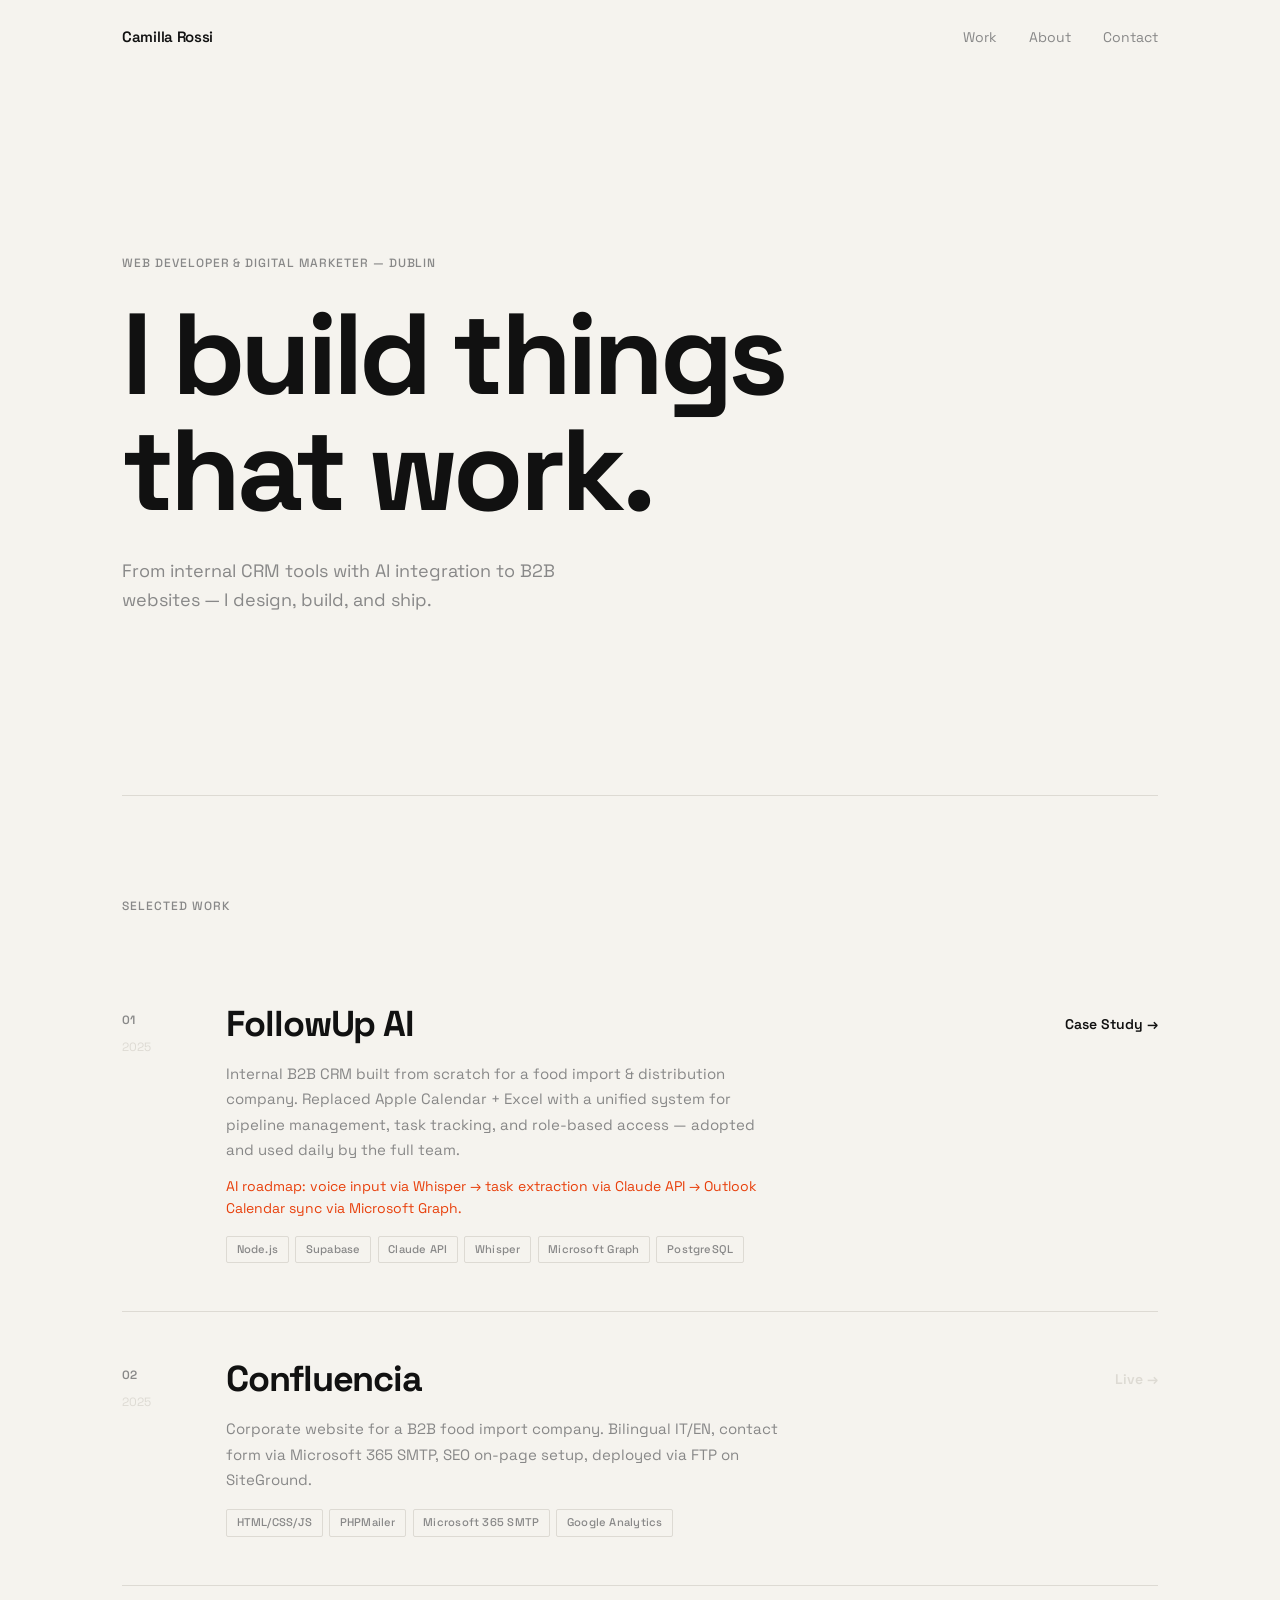
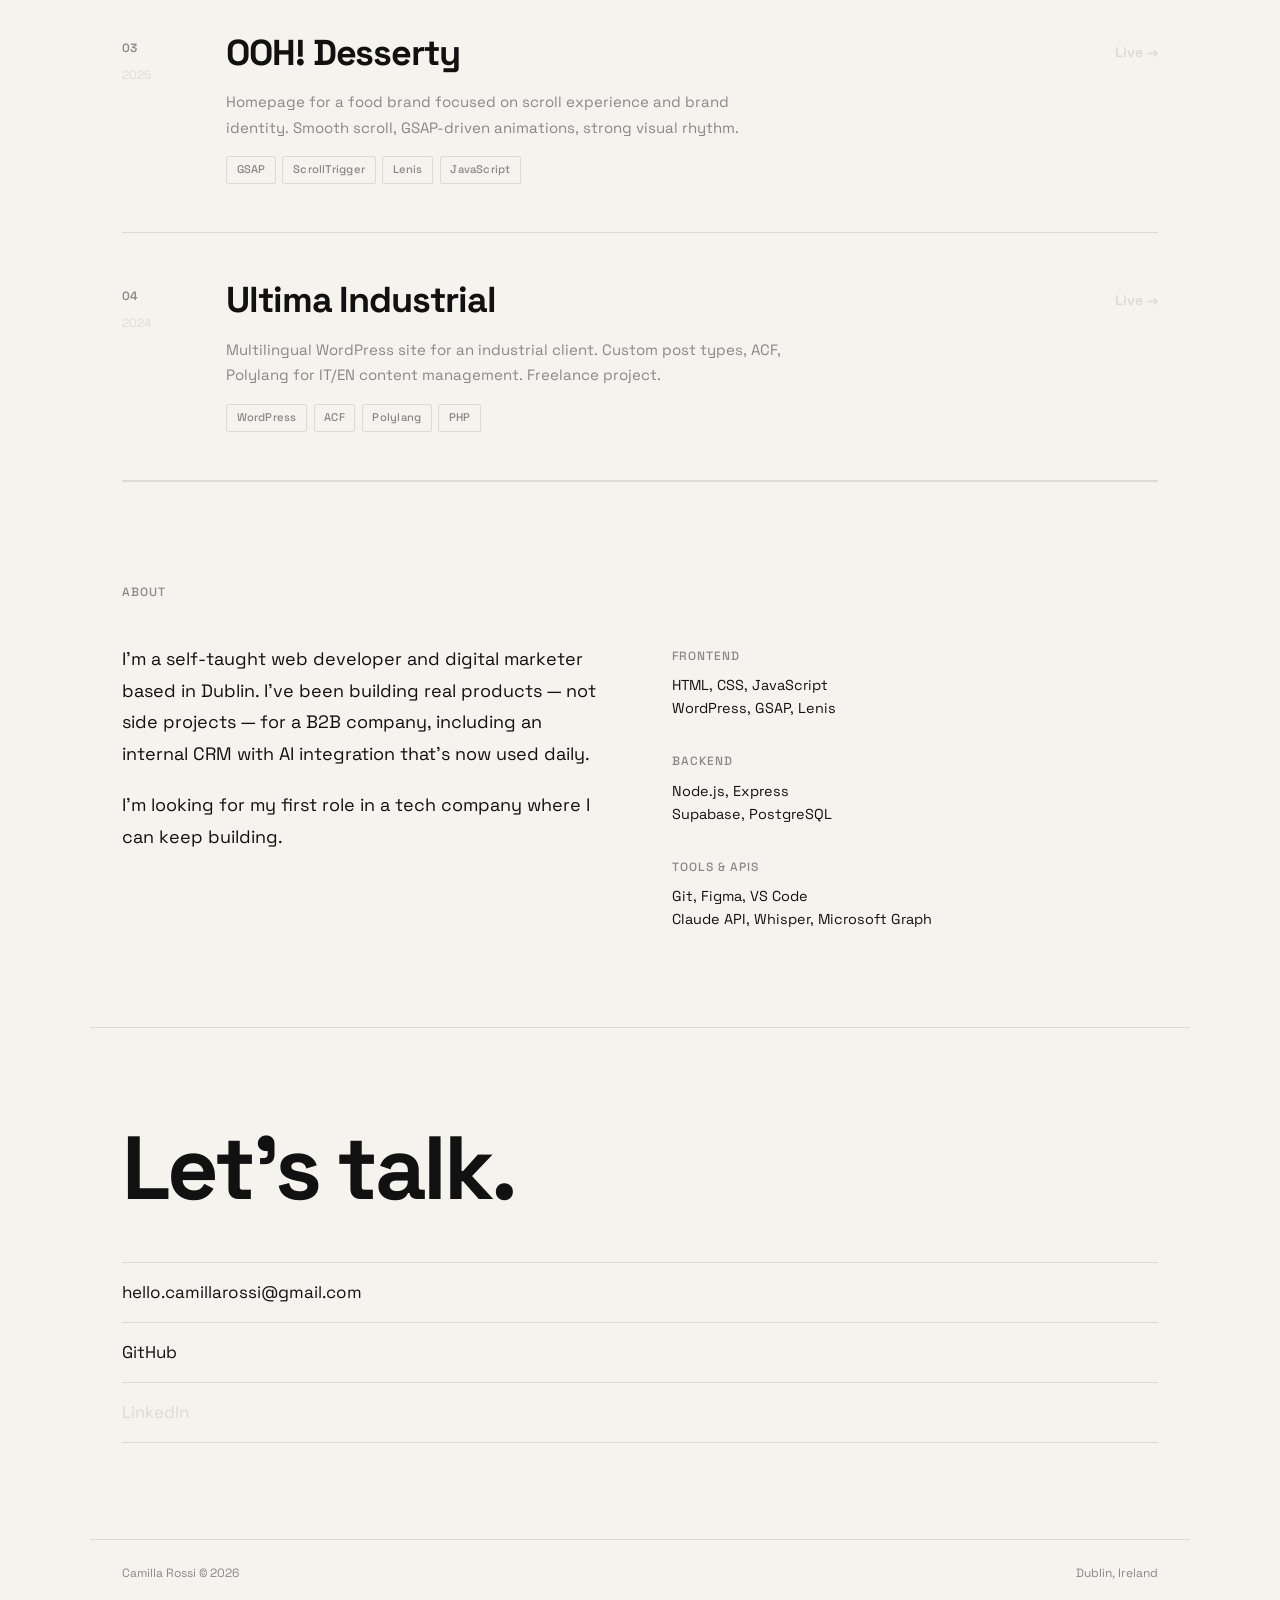
==== index.html @ 4e499506 "Initial portfolio" ====
<!DOCTYPE html>
<html lang="en">
<head>
    <meta charset="UTF-8">
    <meta name="viewport" content="width=device-width, initial-scale=1.0">
    <meta name="description" content="Camilla Rossi — Web Developer & Digital Marketer based in Dublin.">
    <title>Camilla Rossi</title>
    <link rel="preconnect" href="https://fonts.googleapis.com">
    <link rel="preconnect" href="https://fonts.gstatic.com" crossorigin>
    <link href="https://fonts.googleapis.com/css2?family=Space+Grotesk:wght@300;400;500;600;700&display=swap" rel="stylesheet">
    <link rel="stylesheet" href="style.css">
</head>
<body>

    <header>
        <nav>
            <span class="nav-name">Camilla Rossi</span>
            <ul class="nav-links">
                <li><a href="#projects">Work</a></li>
                <li><a href="#about">About</a></li>
                <li><a href="#contact">Contact</a></li>
            </ul>
        </nav>
    </header>

    <main>

        <section id="hero">
            <p class="label">Web Developer &amp; Digital Marketer — Dublin</p>
            <h1>I build things<br>that work.</h1>
            <p class="hero-sub">From internal CRM tools with AI integration to B2B websites — I design, build, and ship.</p>
        </section>

        <section id="projects">
            <div class="section-header">
                <span class="label">Selected Work</span>
            </div>

            <article class="project">
                <div class="project-meta">
                    <span class="project-num">01</span>
                    <span class="project-year">2025</span>
                </div>
                <div class="project-body">
                    <h2>FollowUp AI</h2>
                    <p class="project-desc">Internal B2B CRM built from scratch for a food import &amp; distribution company. Replaced Apple Calendar + Excel with a unified system for pipeline management, task tracking, and role-based access — adopted and used daily by the full team.</p>
                    <p class="project-note">AI roadmap: voice input via Whisper → task extraction via Claude API → Outlook Calendar sync via Microsoft Graph.</p>
                    <div class="tags">
                        <span>Node.js</span>
                        <span>Supabase</span>
                        <span>Claude API</span>
                        <span>Whisper</span>
                        <span>Microsoft Graph</span>
                        <span>PostgreSQL</span>
                    </div>
                </div>
                <div class="project-link">
                    <a href="followup-ai.html">Case Study →</a>
                </div>
            </article>

            <article class="project">
                <div class="project-meta">
                    <span class="project-num">02</span>
                    <span class="project-year">2025</span>
                </div>
                <div class="project-body">
                    <h2>Confluencia</h2>
                    <p class="project-desc">Corporate website for a B2B food import company. Bilingual IT/EN, contact form via Microsoft 365 SMTP, SEO on-page setup, deployed via FTP on SiteGround.</p>
                    <div class="tags">
                        <span>HTML/CSS/JS</span>
                        <span>PHPMailer</span>
                        <span>Microsoft 365 SMTP</span>
                        <span>Google Analytics</span>
                    </div>
                </div>
                <div class="project-link">
                    <a href="#" class="disabled">Live →</a>
                </div>
            </article>

            <article class="project">
                <div class="project-meta">
                    <span class="project-num">03</span>
                    <span class="project-year">2025</span>
                </div>
                <div class="project-body">
                    <h2>OOH! Desserty</h2>
                    <p class="project-desc">Homepage for a food brand focused on scroll experience and brand identity. Smooth scroll, GSAP-driven animations, strong visual rhythm.</p>
                    <div class="tags">
                        <span>GSAP</span>
                        <span>ScrollTrigger</span>
                        <span>Lenis</span>
                        <span>JavaScript</span>
                    </div>
                </div>
                <div class="project-link">
                    <a href="#" class="disabled">Live →</a>
                </div>
            </article>

            <article class="project">
                <div class="project-meta">
                    <span class="project-num">04</span>
                    <span class="project-year">2024</span>
                </div>
                <div class="project-body">
                    <h2>Ultima Industrial</h2>
                    <p class="project-desc">Multilingual WordPress site for an industrial client. Custom post types, ACF, Polylang for IT/EN content management. Freelance project.</p>
                    <div class="tags">
                        <span>WordPress</span>
                        <span>ACF</span>
                        <span>Polylang</span>
                        <span>PHP</span>
                    </div>
                </div>
                <div class="project-link">
                    <a href="#" class="disabled">Live →</a>
                </div>
            </article>

        </section>

        <section id="about">
            <div class="section-header">
                <span class="label">About</span>
            </div>
            <div class="about-body">
                <div class="about-text">
                    <p>I'm a self-taught web developer and digital marketer based in Dublin. I've been building real products — not side projects — for a B2B company, including an internal CRM with AI integration that's now used daily.</p>
                    <p>I'm looking for my first role in a tech company where I can keep building.</p>
                </div>
                <div class="skills">
                    <div class="skill-group">
                        <span class="label">Frontend</span>
                        <p>HTML, CSS, JavaScript<br>WordPress, GSAP, Lenis</p>
                    </div>
                    <div class="skill-group">
                        <span class="label">Backend</span>
                        <p>Node.js, Express<br>Supabase, PostgreSQL</p>
                    </div>
                    <div class="skill-group">
                        <span class="label">Tools &amp; APIs</span>
                        <p>Git, Figma, VS Code<br>Claude API, Whisper, Microsoft Graph</p>
                    </div>
                </div>
            </div>
        </section>

        <section id="contact">
            <h2 class="contact-headline">Let's talk.</h2>
            <div class="contact-links">
                <a href="mailto:hello.camillarossi@gmail.com">hello.camillarossi@gmail.com</a>
                <a href="https://github.com/rossicamilla" target="_blank" rel="noopener">GitHub</a>
                <a href="#" class="disabled">LinkedIn</a>
            </div>
        </section>

    </main>

    <footer>
        <span>Camilla Rossi © 2026</span>
        <span>Dublin, Ireland</span>
    </footer>

    <script src="main.js"></script>
</body>
</html>
---- style.css ----
/* ── Variables ── */
:root {
    --bg:      #F5F3EE;
    --text:    #111111;
    --muted:   #888888;
    --border:  #DDDAD3;
    --accent:  #E8400C;

    --font: 'Space Grotesk', system-ui, sans-serif;

    --pad-x: 2rem;
    --max-w: 1100px;
}

/* ── Reset ── */
*, *::before, *::after { box-sizing: border-box; margin: 0; padding: 0; }

html { scroll-behavior: smooth; }

body {
    background: var(--bg);
    color: var(--text);
    font-family: var(--font);
    font-size: 1rem;
    line-height: 1.6;
    -webkit-font-smoothing: antialiased;
}

a { color: inherit; text-decoration: none; }

/* ── Utility ── */
.label {
    font-size: 0.75rem;
    text-transform: uppercase;
    letter-spacing: 0.08em;
    color: var(--muted);
    font-weight: 500;
}

/* ── Header / Nav ── */
header {
    position: sticky;
    top: 0;
    z-index: 10;
    background: var(--bg);
    border-bottom: 1px solid transparent;
    transition: border-color 0.3s;
}

header.scrolled { border-bottom-color: var(--border); }

nav {
    max-width: var(--max-w);
    margin: 0 auto;
    padding: 1.5rem var(--pad-x);
    display: flex;
    justify-content: space-between;
    align-items: center;
}

.nav-name {
    font-weight: 600;
    font-size: 0.9375rem;
    letter-spacing: -0.02em;
}

.nav-links {
    display: flex;
    gap: 2rem;
    list-style: none;
}

.nav-links a {
    font-size: 0.875rem;
    color: var(--muted);
    transition: color 0.2s;
}

.nav-links a:hover { color: var(--text); }

/* ── Sections wrapper ── */
section {
    max-width: var(--max-w);
    margin: 0 auto;
    padding-left: var(--pad-x);
    padding-right: var(--pad-x);
}

/* ── Hero ── */
#hero {
    padding-top: 12vh;
    padding-bottom: 12vh;
    min-height: 80vh;
    display: flex;
    flex-direction: column;
    justify-content: center;
}

#hero .label { margin-bottom: 1.5rem; }

#hero h1 {
    font-size: clamp(3.5rem, 9vw, 7.5rem);
    font-weight: 700;
    letter-spacing: -0.04em;
    line-height: 1;
    margin-bottom: 1.75rem;
}

.hero-sub {
    font-size: 1.125rem;
    color: var(--muted);
    max-width: 500px;
    line-height: 1.65;
}

/* ── Section header ── */
.section-header {
    padding-top: 6rem;
    padding-bottom: 2.5rem;
    border-top: 1px solid var(--border);
}

/* ── Projects ── */
#projects { padding-bottom: 0; }

.project {
    display: grid;
    grid-template-columns: 72px 1fr auto;
    gap: 2rem;
    align-items: start;
    padding: 3rem 0;
    border-bottom: 1px solid var(--border);
}

.project-meta {
    display: flex;
    flex-direction: column;
    gap: 0.5rem;
    padding-top: 0.35rem;
}

.project-num {
    font-size: 0.75rem;
    font-weight: 600;
    color: var(--muted);
}

.project-year {
    font-size: 0.75rem;
    color: var(--border);
}

.project-body h2 {
    font-size: clamp(1.5rem, 3vw, 2.25rem);
    font-weight: 700;
    letter-spacing: -0.03em;
    line-height: 1.1;
    margin-bottom: 1rem;
}

.project-desc {
    font-size: 0.9375rem;
    color: var(--muted);
    max-width: 560px;
    line-height: 1.7;
    margin-bottom: 0.75rem;
}

.project-note {
    font-size: 0.875rem;
    color: var(--accent);
    max-width: 560px;
    line-height: 1.6;
    margin-bottom: 1rem;
}

.tags {
    display: flex;
    flex-wrap: wrap;
    gap: 0.4rem;
    margin-top: 1rem;
}

.tags span {
    font-size: 0.7rem;
    font-weight: 500;
    padding: 0.25rem 0.6rem;
    border: 1px solid var(--border);
    border-radius: 2px;
    color: var(--muted);
    letter-spacing: 0.02em;
}

.project-link {
    padding-top: 0.35rem;
}

.project-link a {
    font-size: 0.875rem;
    font-weight: 600;
    white-space: nowrap;
    transition: opacity 0.2s;
}

.project-link a:hover { opacity: 0.5; }
.project-link a.disabled { color: var(--border); pointer-events: none; }

/* ── About ── */
#about { padding-bottom: 6rem; }

.about-body {
    display: grid;
    grid-template-columns: 1fr 1fr;
    gap: 4rem;
    align-items: start;
}

.about-text p {
    font-size: 1.125rem;
    line-height: 1.75;
    color: var(--text);
}

.about-text p + p { margin-top: 1.25rem; }

.skills {
    display: flex;
    flex-direction: column;
    gap: 2rem;
    padding-top: 0.25rem;
}

.skill-group .label {
    display: block;
    margin-bottom: 0.5rem;
}

.skill-group p {
    font-size: 0.9rem;
    line-height: 1.6;
    color: var(--text);
}

/* ── Contact ── */
#contact {
    padding-top: 6rem;
    padding-bottom: 6rem;
    border-top: 1px solid var(--border);
}

.contact-headline {
    font-size: clamp(3rem, 7vw, 6rem);
    font-weight: 700;
    letter-spacing: -0.04em;
    line-height: 1;
    margin-bottom: 3rem;
}

.contact-links {
    display: flex;
    flex-direction: column;
}

.contact-links a {
    font-size: 1.0625rem;
    padding: 1rem 0;
    border-bottom: 1px solid var(--border);
    transition: color 0.2s;
}

.contact-links a:first-child { border-top: 1px solid var(--border); }
.contact-links a:hover { color: var(--accent); }
.contact-links a.disabled { color: var(--border); pointer-events: none; }

/* ── Footer ── */
footer {
    max-width: var(--max-w);
    margin: 0 auto;
    padding: 1.5rem var(--pad-x);
    border-top: 1px solid var(--border);
    display: flex;
    justify-content: space-between;
}

footer span {
    font-size: 0.75rem;
    color: var(--muted);
}

/* ── Mobile ── */
@media (max-width: 768px) {
    :root { --pad-x: 1.25rem; }

    .project {
        grid-template-columns: 1fr;
        gap: 0.75rem;
        padding: 2rem 0;
    }

    .project-meta {
        flex-direction: row;
        gap: 1rem;
    }

    .project-link { padding-top: 0; }

    .about-body {
        grid-template-columns: 1fr;
        gap: 2.5rem;
    }

    .nav-links { gap: 1.25rem; }
}

@media (max-width: 420px) {
    #hero h1 { font-size: 3rem; }
    .contact-headline { font-size: 2.75rem; }
}
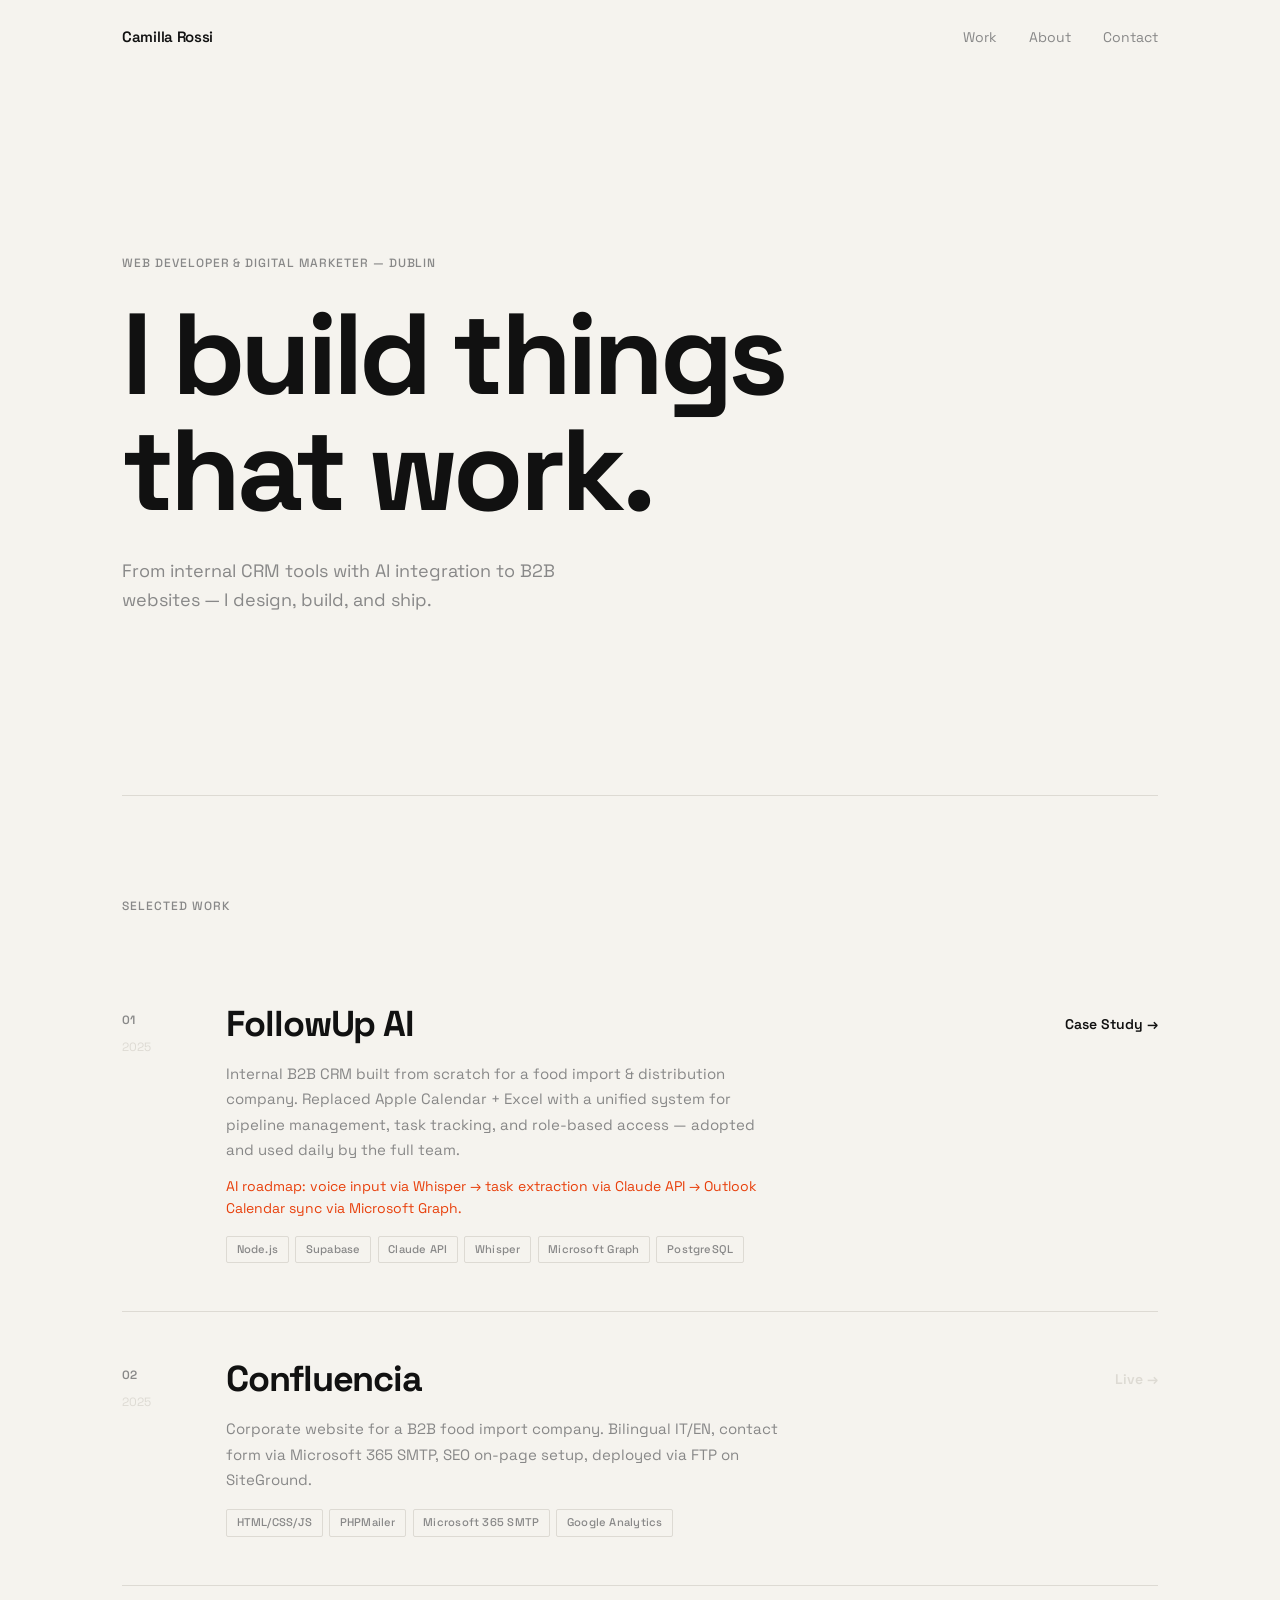
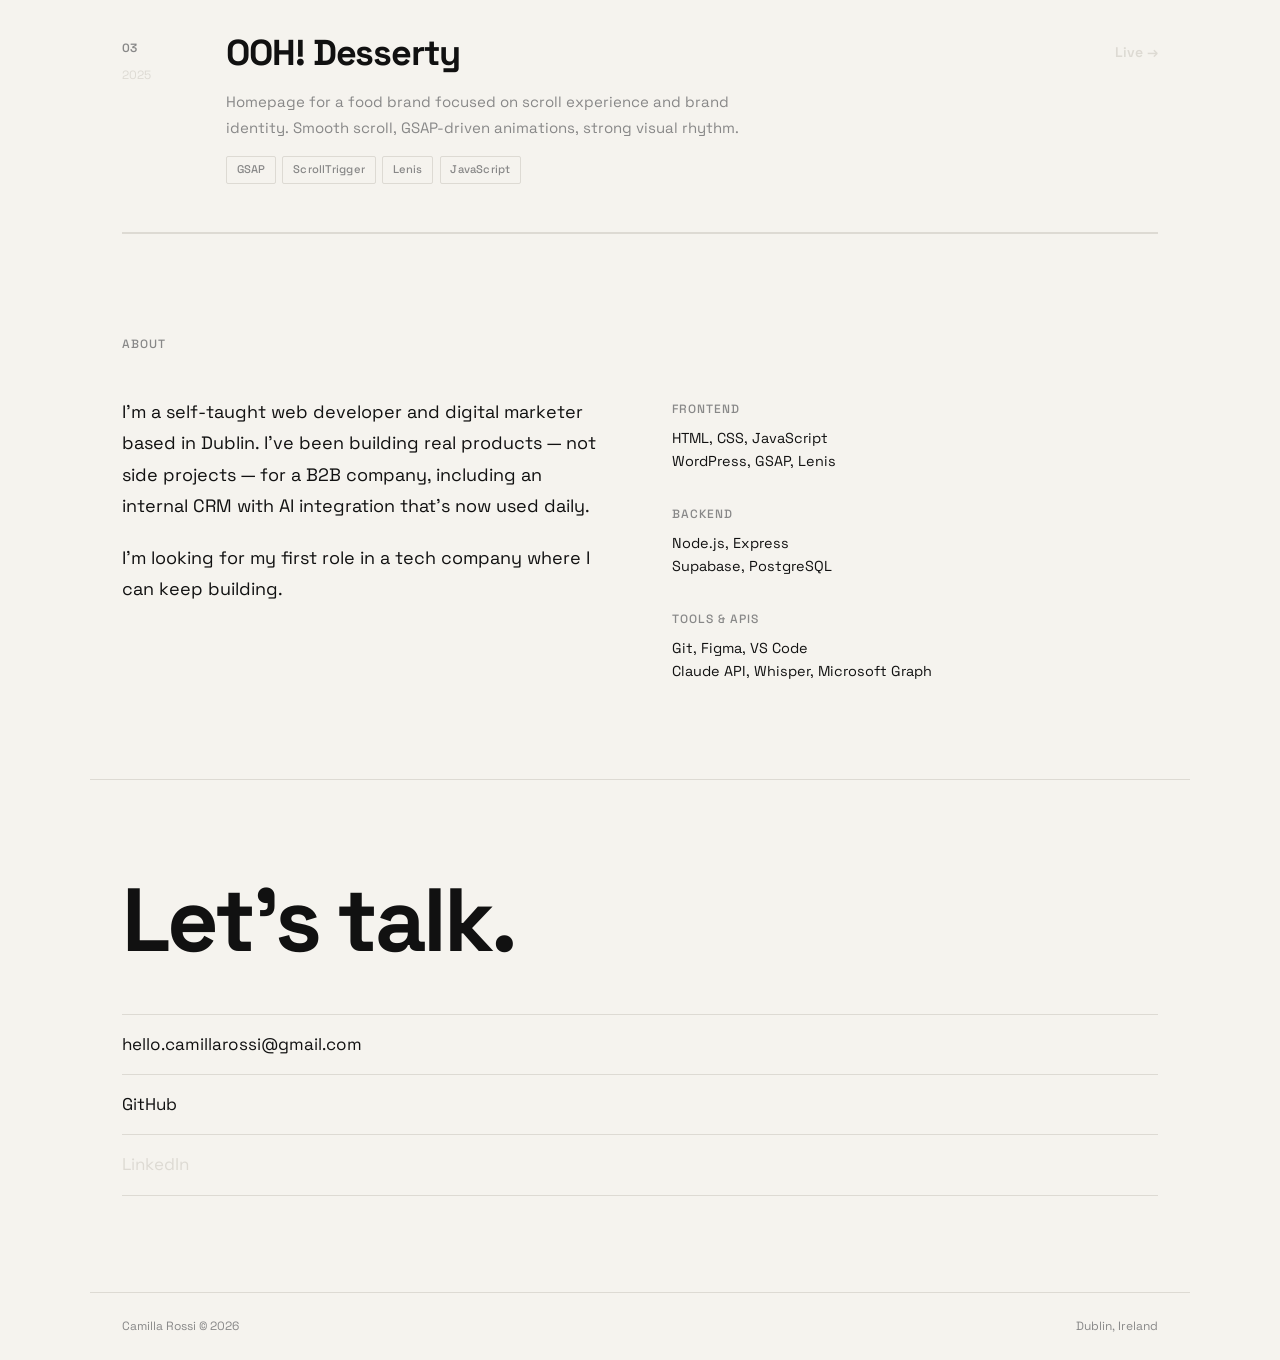
==== commit b85b2736: "Remove Ultima Industrial project" ====
--- a/index.html
+++ b/index.html
@@ -99,25 +99,6 @@
                 </div>
             </article>
 
-            <article class="project">
-                <div class="project-meta">
-                    <span class="project-num">04</span>
-                    <span class="project-year">2024</span>
-                </div>
-                <div class="project-body">
-                    <h2>Ultima Industrial</h2>
-                    <p class="project-desc">Multilingual WordPress site for an industrial client. Custom post types, ACF, Polylang for IT/EN content management. Freelance project.</p>
-                    <div class="tags">
-                        <span>WordPress</span>
-                        <span>ACF</span>
-                        <span>Polylang</span>
-                        <span>PHP</span>
-                    </div>
-                </div>
-                <div class="project-link">
-                    <a href="#" class="disabled">Live →</a>
-                </div>
-            </article>
 
         </section>
 
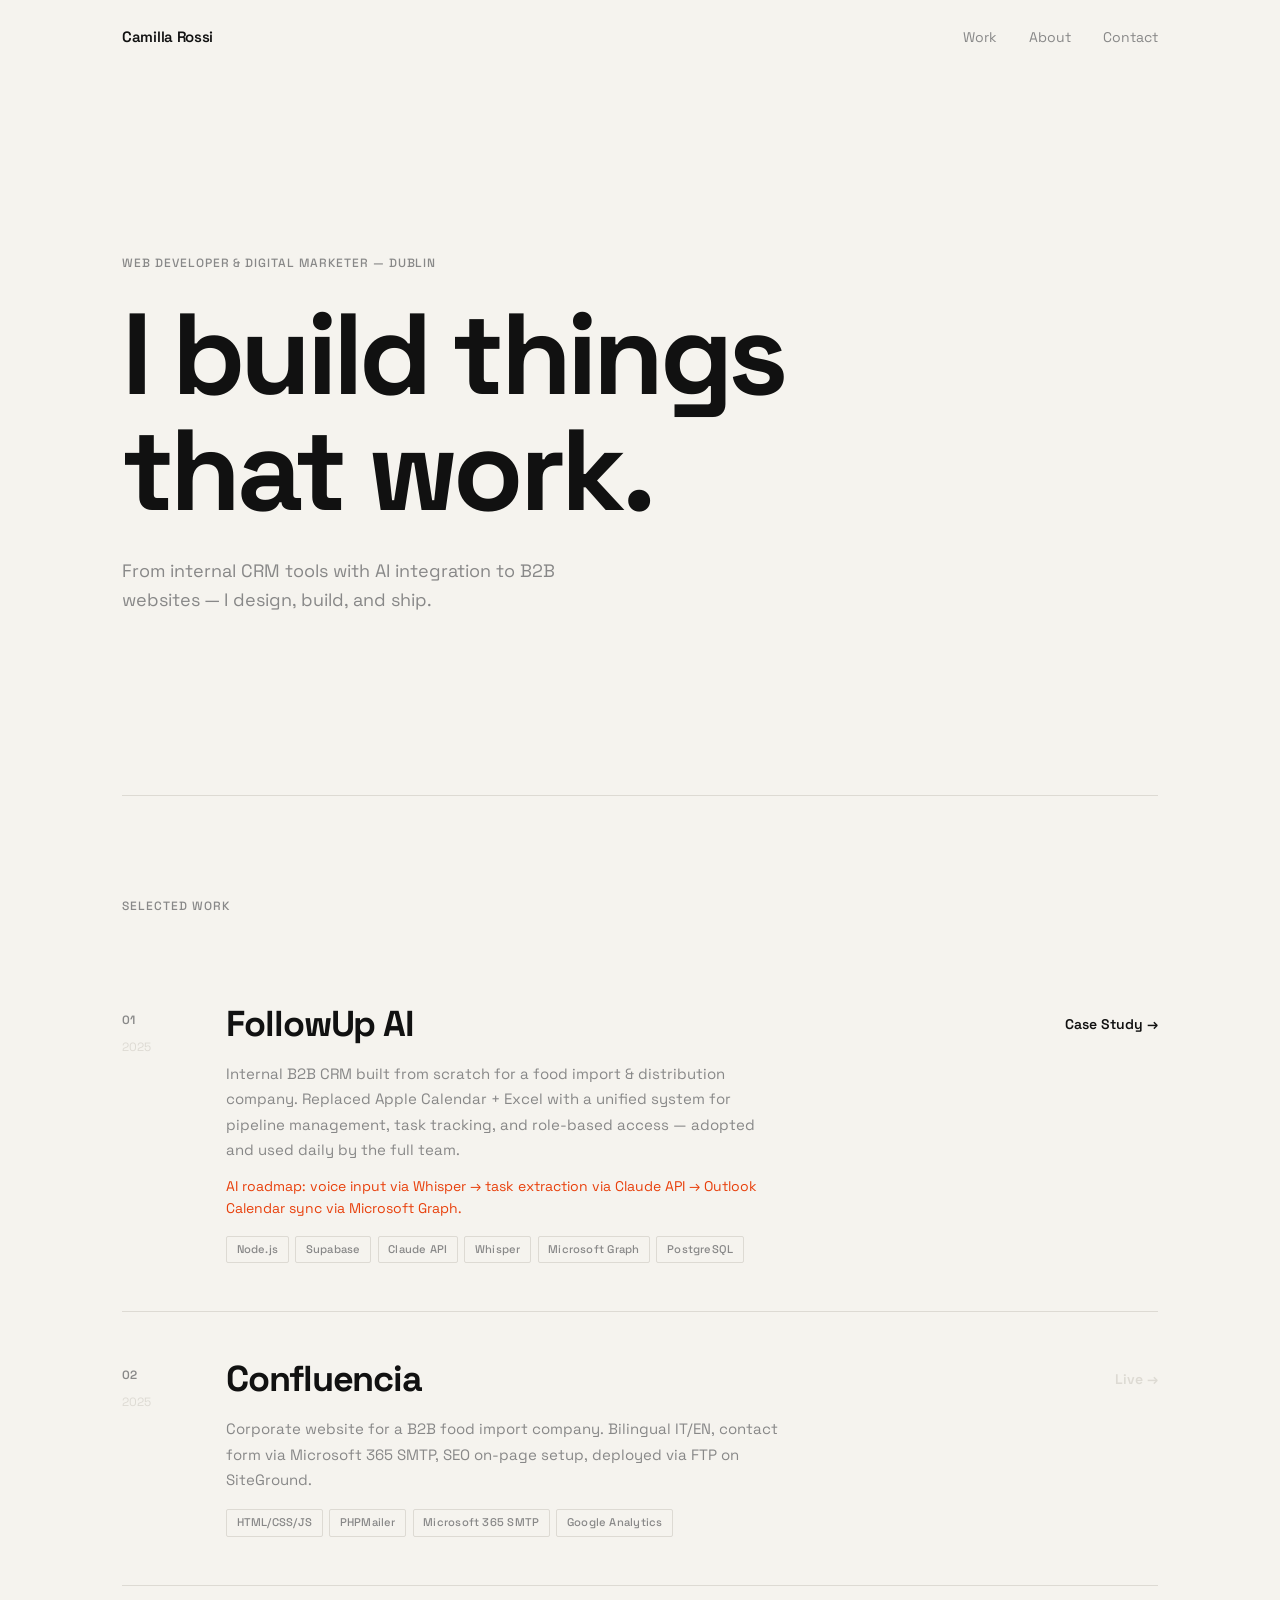
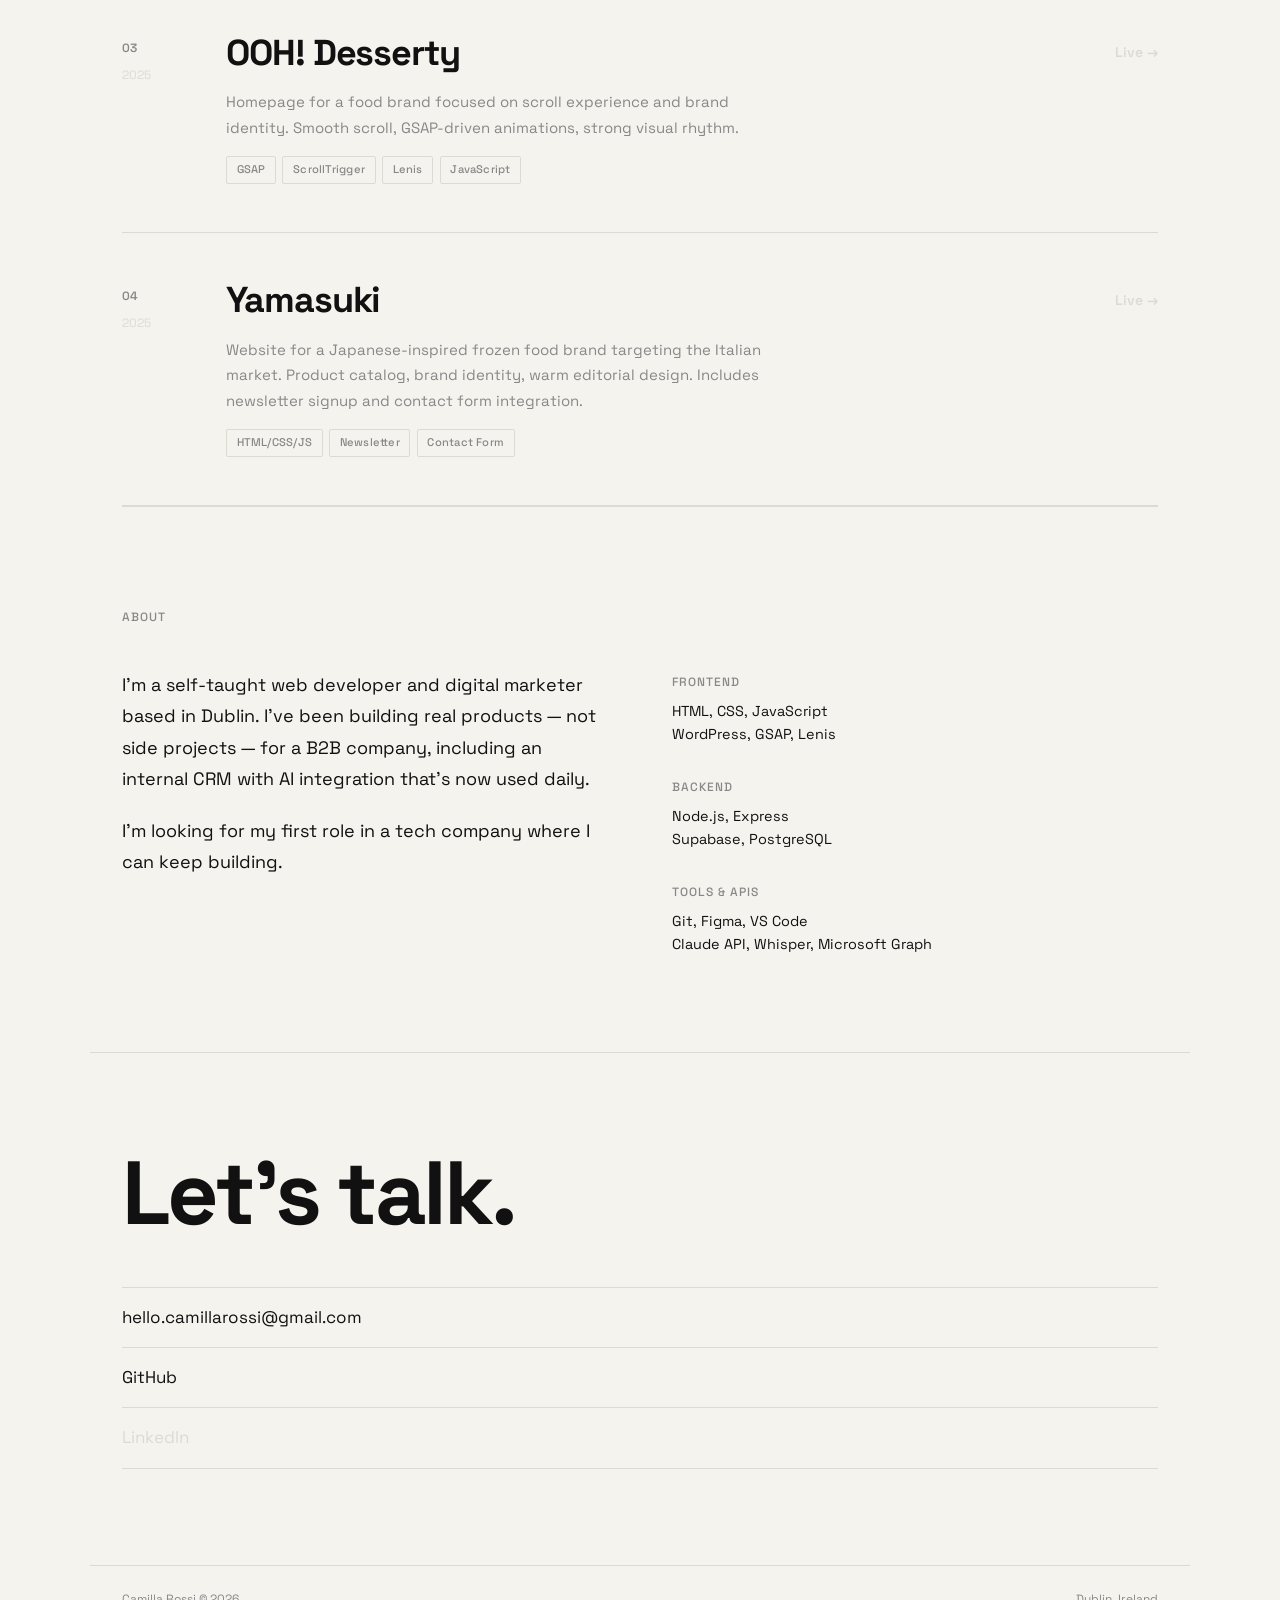
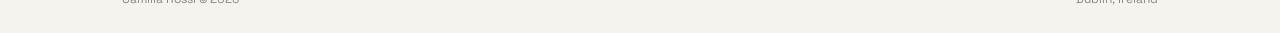
==== commit 5185bc9f: "Add Yamasuki project with newsletter and form" ====
--- a/index.html
+++ b/index.html
@@ -99,6 +99,25 @@
                 </div>
             </article>
 
+            <article class="project">
+                <div class="project-meta">
+                    <span class="project-num">04</span>
+                    <span class="project-year">2025</span>
+                </div>
+                <div class="project-body">
+                    <h2>Yamasuki</h2>
+                    <p class="project-desc">Website for a Japanese-inspired frozen food brand targeting the Italian market. Product catalog, brand identity, warm editorial design. Includes newsletter signup and contact form integration.</p>
+                    <div class="tags">
+                        <span>HTML/CSS/JS</span>
+                        <span>Newsletter</span>
+                        <span>Contact Form</span>
+                    </div>
+                </div>
+                <div class="project-link">
+                    <a href="#" class="disabled">Live →</a>
+                </div>
+            </article>
+
 
         </section>
 
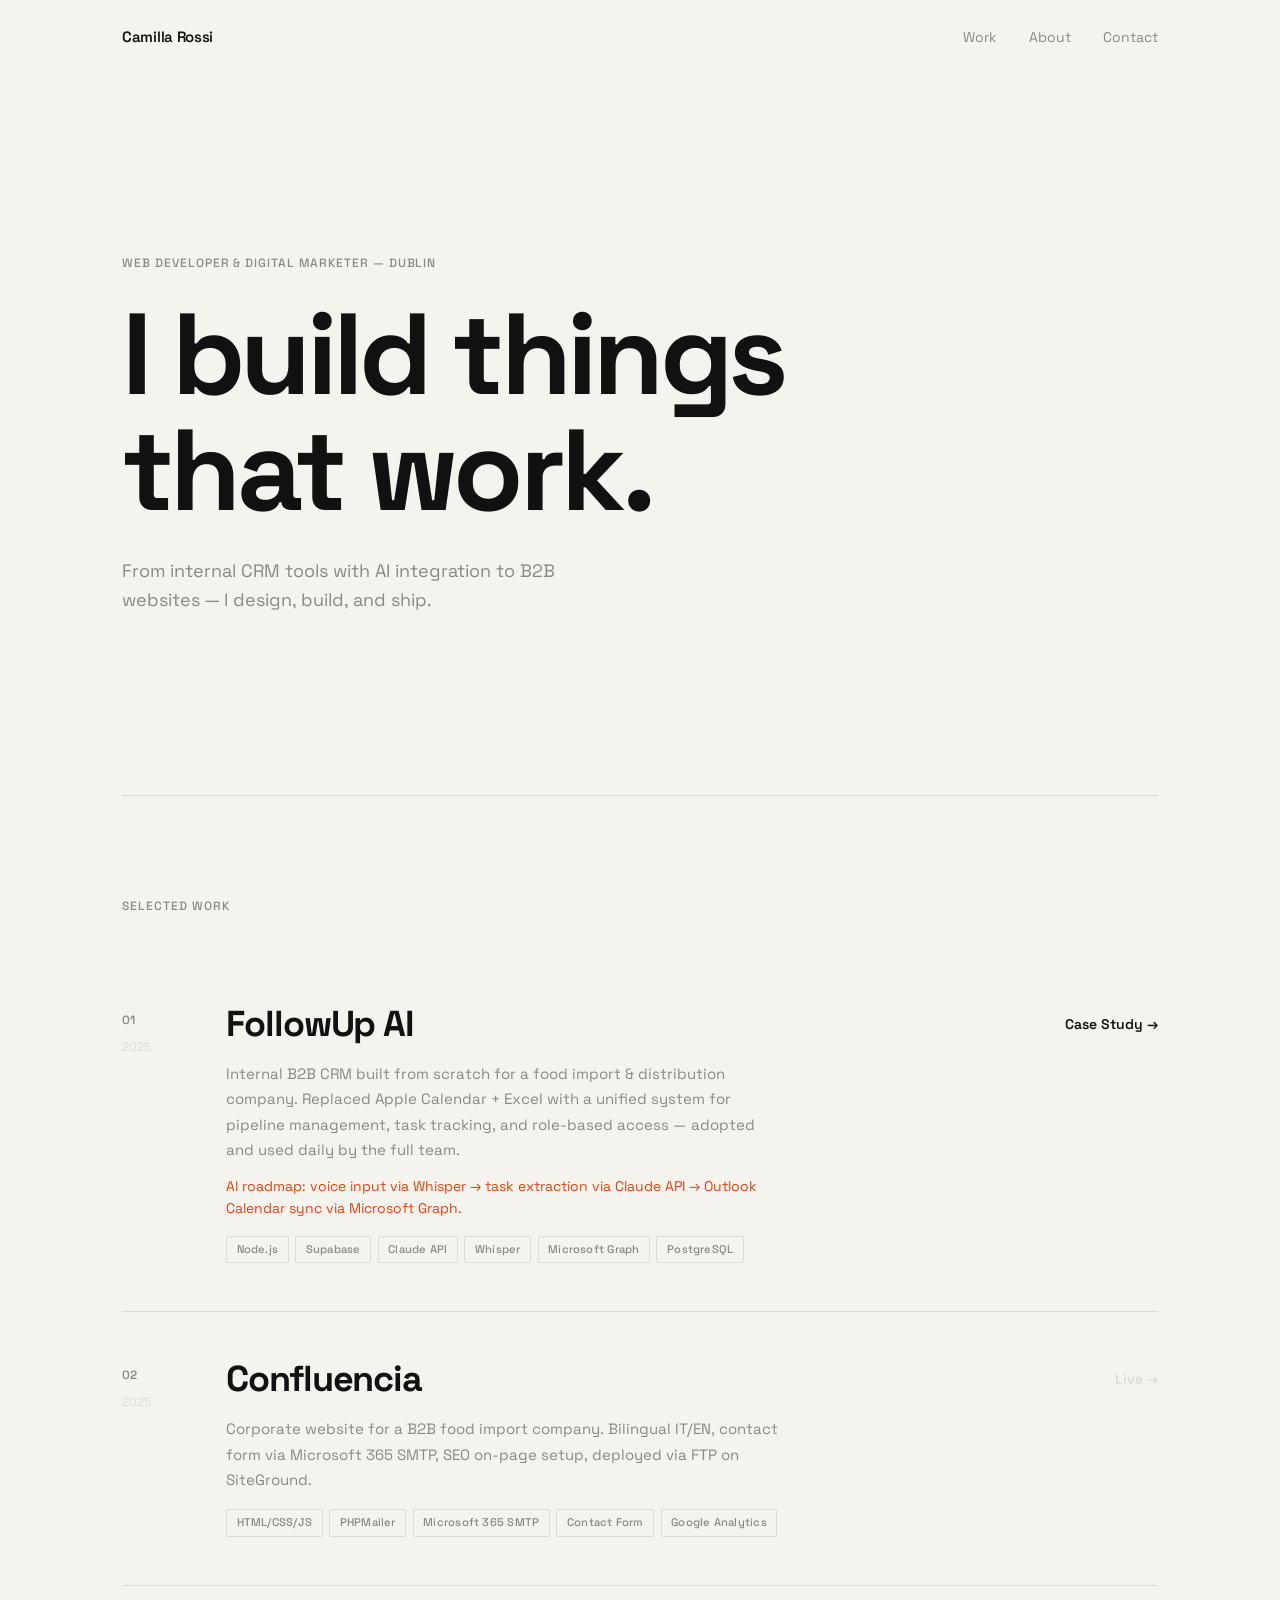
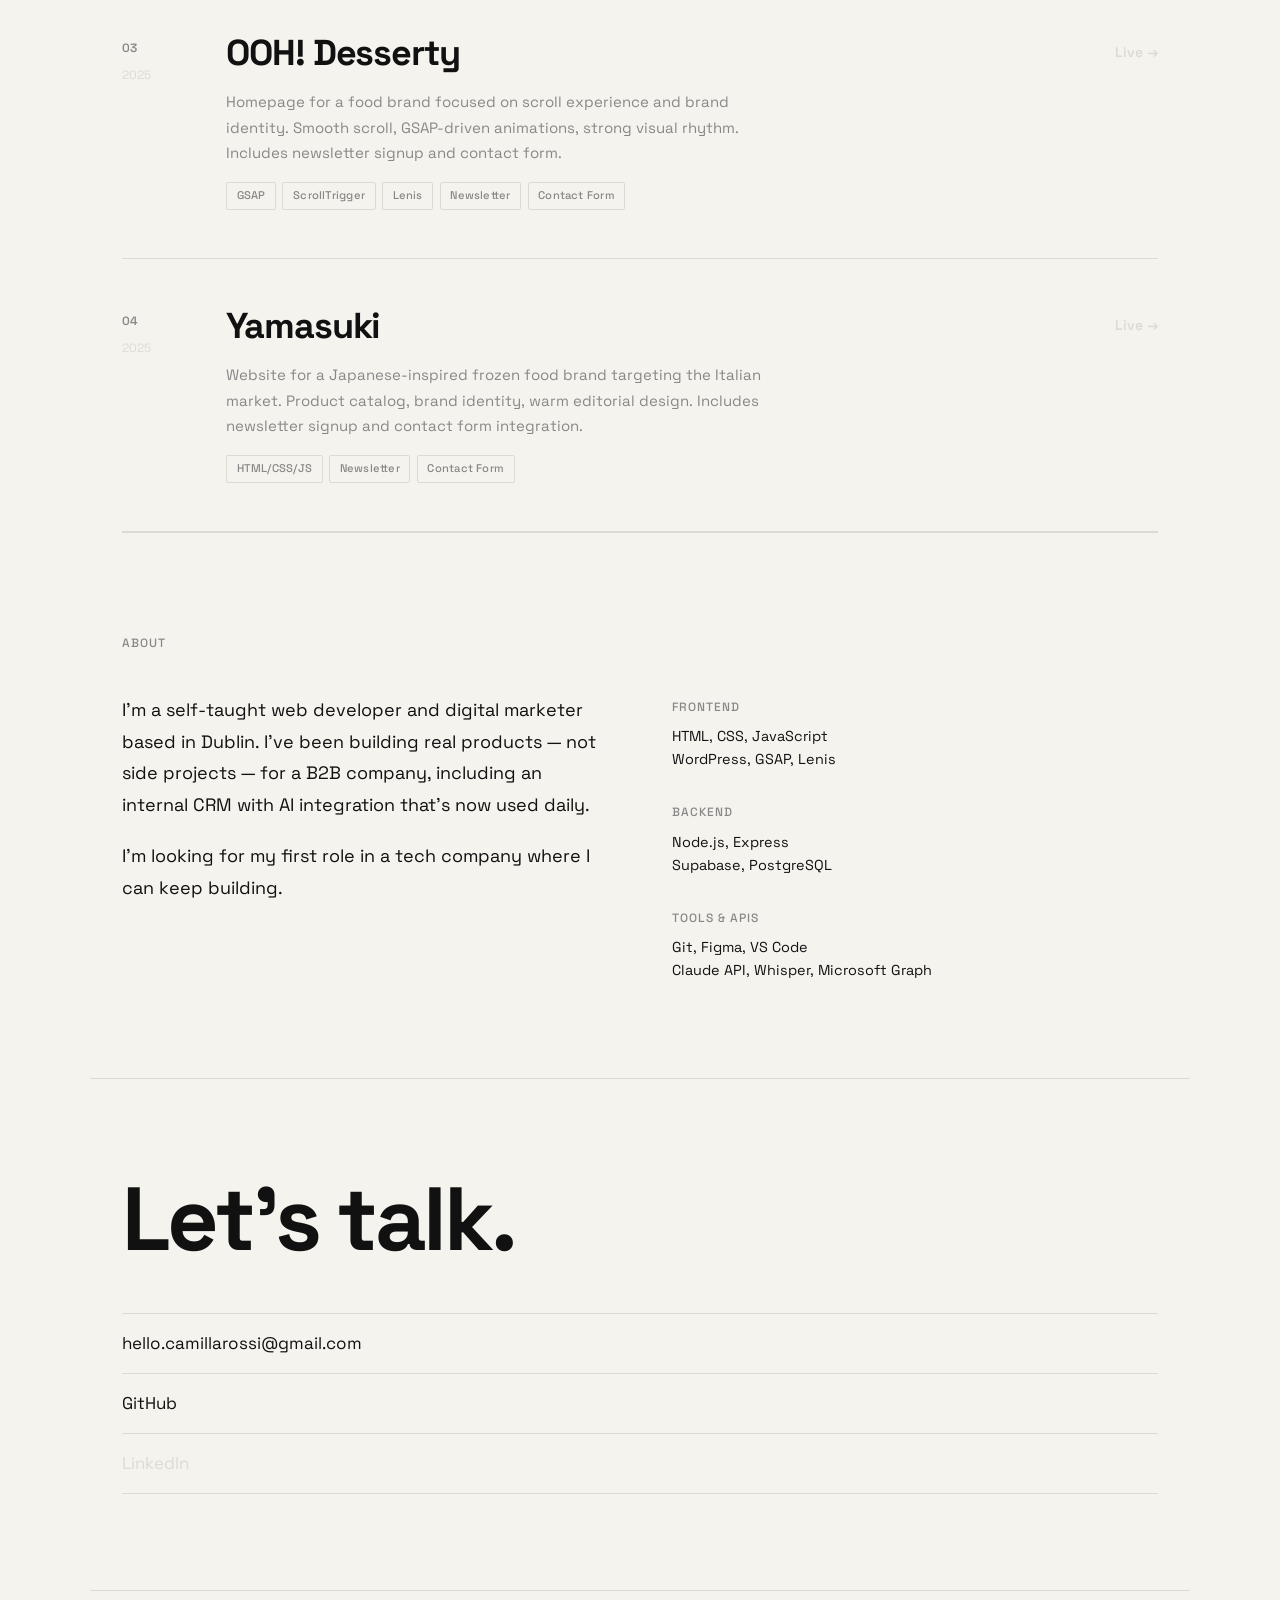
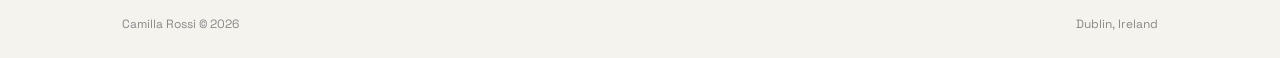
==== commit ab820f91: "Add form and newsletter tags to all projects" ====
--- a/index.html
+++ b/index.html
@@ -71,6 +71,7 @@
                         <span>HTML/CSS/JS</span>
                         <span>PHPMailer</span>
                         <span>Microsoft 365 SMTP</span>
+                        <span>Contact Form</span>
                         <span>Google Analytics</span>
                     </div>
                 </div>
@@ -86,12 +87,13 @@
                 </div>
                 <div class="project-body">
                     <h2>OOH! Desserty</h2>
-                    <p class="project-desc">Homepage for a food brand focused on scroll experience and brand identity. Smooth scroll, GSAP-driven animations, strong visual rhythm.</p>
+                    <p class="project-desc">Homepage for a food brand focused on scroll experience and brand identity. Smooth scroll, GSAP-driven animations, strong visual rhythm. Includes newsletter signup and contact form.</p>
                     <div class="tags">
                         <span>GSAP</span>
                         <span>ScrollTrigger</span>
                         <span>Lenis</span>
-                        <span>JavaScript</span>
+                        <span>Newsletter</span>
+                        <span>Contact Form</span>
                     </div>
                 </div>
                 <div class="project-link">
